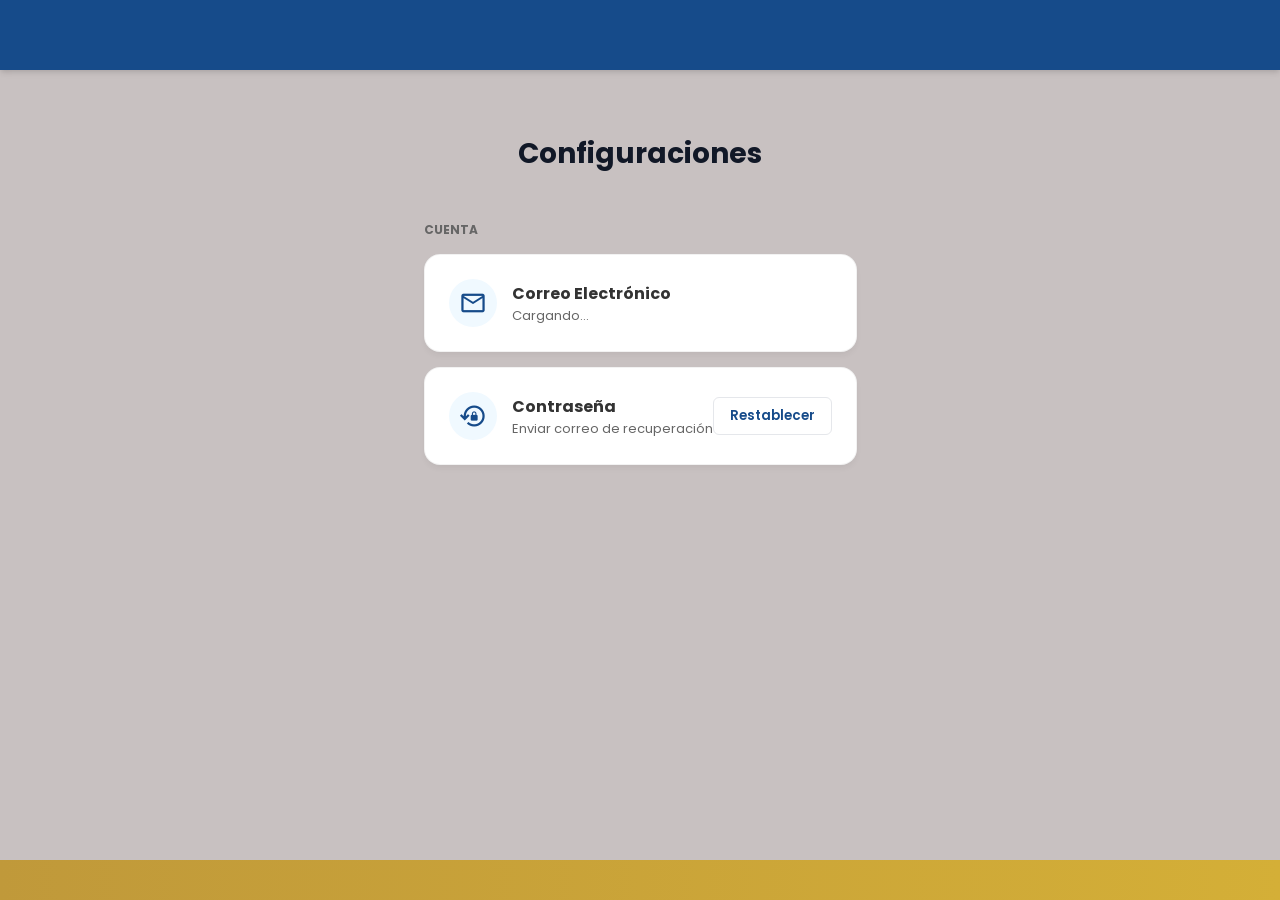
==== configuraciones.html @ 8e9ac6a0 "feat: estructura inicial del frontend" ====
<!DOCTYPE html>
<html lang="es">
<head>
    <meta charset="UTF-8">
    <meta name="viewport" content="width=device-width, initial-scale=1.0">
    <title>Ajustes - AulaHub</title>
    <link rel="stylesheet" href="https://fonts.googleapis.com/css2?family=Material+Symbols+Outlined&display=swap">
    <link rel="stylesheet" href="main.css">
    <link rel="stylesheet" href="laboratorioStyles.css">
    <style>
        .config-container { max-width: 800px; margin: 0 auto; }
        .config-card { flex-direction: row; align-items: center; justify-content: space-between; margin-bottom: 15px; }
        .config-icon { color: #164B8A; font-size: 28px; padding: 10px; background-color: #f0f9ff; border-radius: 50%; margin-right: 15px; }

        .btn-action {
            padding: 8px 16px;
            border: 1px solid #e5e7eb;
            border-radius: 6px;
            background: white;
            color: #164B8A !important;
            font-weight: 600;
            cursor: pointer;
            transition: all 0.2s;
        }
        .btn-action:hover { background: #f0f9ff; border-color: #164B8A; }
    </style>
</head>
<body>
    <header class="header"></header>
    <div class="toasts"></div>

    <div class="content">
        <h2>Configuraciones</h2>
        
        <div class="config-container">
            <h4 style="margin-bottom: 15px; color: #666; font-size: 12px; text-transform: uppercase;">Cuenta</h4>

            <div class="card config-card">
                <div style="display:flex; align-items:center;">
                    <span class="material-symbols-outlined config-icon">mail</span>
                    <div>
                        <h3 style="margin:0; font-size:16px;">Correo Electrónico</h3>
                        <p id="user-email" style="margin:0; font-size:13px; color:#666;">Cargando...</p>
                    </div>
                </div>
            </div>

            <div class="card config-card">
                <div style="display:flex; align-items:center;">
                    <span class="material-symbols-outlined config-icon">lock_reset</span>
                    <div>
                        <h3 style="margin:0; font-size:16px;">Contraseña</h3>
                        <p style="margin:0; font-size:13px; color:#666;">Enviar correo de recuperación</p>
                    </div>
                </div>
                <button id="btnResetPassword" class="btn-action">Restablecer</button>
            </div>
        </div>
    </div>

    <footer></footer>
    <script type="module" src="./usuarios.js"></script>
</body>
</html>
---- main.css ----
@import url('https://fonts.googleapis.com/css2?family=Poppins:wght@400;500;600;700&display=swap');
@import url('https://fonts.googleapis.com/css2?family=Material+Symbols+Outlined&display=swap');

* {
  box-sizing: border-box;
  font-family: 'Poppins', sans-serif;
  -webkit-font-smoothing: antialiased;
}

body {
  margin: 0;
  background-color: #c8c1c1;
  display: flex;
  flex-direction: column;
  min-height: 100vh;
  color: #333;
}

a {
  text-decoration: none;
  color: inherit;
  transition: color 0.2s ease;
}

::-webkit-scrollbar { width: 8px; height: 8px; }
::-webkit-scrollbar-track { background: #f1f1f1; }
::-webkit-scrollbar-thumb { background: #c1c1c1; border-radius: 4px; }
::-webkit-scrollbar-thumb:hover { background: #164B8A; }

header {
  display: flex;
  width: 100%;
  height: 70px;
  justify-content: space-between;
  align-items: center;
  padding: 0 24px;
  background: #164B8A;
  box-shadow: 0 4px 6px -1px rgba(0, 0, 0, 0.1), 0 2px 4px -1px rgba(0, 0, 0, 0.06);
  position: relative;
  z-index: 1000;
}

.header nav ul {
  display: flex;
  align-items: center;
  gap: 16px;
  list-style: none;
  margin: 0;
  padding: 0;
}

.material-symbols-outlined {
  font-size: 24px;
  color: rgba(255, 255, 255, 0.9);
  transition: transform 0.2s ease, color 0.2s ease;
  cursor: pointer;
}

.abrirmenu a, .notificacion {
  display: flex;
  align-items: center;
  justify-content: center;
  width: 40px;
  height: 40px;
  border-radius: 50%;
  transition: background-color 0.2s ease;
}

.abrirmenu a:hover, .notificacion:hover {
  background-color: rgba(255, 255, 255, 0.15);
}

.submenu, .subusuario {
  position: absolute;
  top: 75px;
  background-color: #ffffff;
  border-radius: 12px;
  box-shadow: 0 10px 15px -3px rgba(0, 0, 0, 0.1), 0 4px 6px -2px rgba(0, 0, 0, 0.05);
  border: 1px solid rgba(0,0,0,0.05);
  min-width: 240px;
  z-index: 2000;
  overflow: hidden;
  opacity: 0;
  transform: translateY(-10px) scale(0.98);
  visibility: hidden;
  transition: opacity 0.2s ease, transform 0.2s cubic-bezier(0.16, 1, 0.3, 1), visibility 0.2s;
}

.submenu.show, .subusuario.show {
  opacity: 1;
  transform: translateY(0) scale(1);
  visibility: visible;
}

.submenu { left: 20px; }
.subusuario { right: 20px; }

.submenu ul, .subusuario ul {
  display: flex;
  flex-direction: column;
  padding: 8px;
  margin: 0;
  gap: 4px;
}

.submenu ul li a,
.subusuario button,
.subusuario li div {
  display: flex;
  align-items: center;
  width: 100%;
  padding: 10px 12px;
  font-size: 14px;
  font-weight: 500;
  color: #4b5563;
  border-radius: 8px;
  background: transparent;
  border: none;
  cursor: pointer;
  text-align: left;
  transition: background-color 0.2s, color 0.2s;
}

.submenu ul li a:hover, 
.subusuario button:hover {
  background-color: #f3f4f6;
  color: #111827;
}

#userinfo {
  font-size: 12px;
  text-transform: uppercase;
  letter-spacing: 0.5px;
  color: #9ca3af;
  font-weight: 600;
  padding-bottom: 5px;
  border-bottom: 1px solid #eee;
  margin-bottom: 5px;
  cursor: default;
}

#btnSubirFoto { color: #164B8A; }
#btnSubirFoto:hover { background-color: rgba(22, 75, 138, 0.08); }

#btnBorrarFoto { color: #ef4444; }
#btnBorrarFoto:hover { background-color: #fef2f2; }

#logout {
  color: #ef4444;
  border-top: 1px solid #eee;
  margin-top: 4px;
  padding-top: 12px;
}
#logout:hover { background-color: #fef2f2; }

.usuario img#preview {
  width: 45px;
  height: 45px;
  border-radius: 50%;
  object-fit: cover;
  border: 2px solid rgba(255, 255, 255, 0.8);
  transition: box-shadow 0.2s ease;
  display: block;
}
.usuario:hover img#preview { box-shadow: 0 0 0 4px rgba(255, 255, 255, 0.2); }

.toasts {
  position: fixed;
  bottom: 24px;
  right: 24px;
  display: flex;
  flex-direction: column;
  gap: 10px;
  z-index: 3000;
}

.toast {
  background-color: #fff;
  color: #333;
  border-left: 4px solid #164B8A;
  border-radius: 6px;
  padding: 16px 20px;
  box-shadow: 0 10px 15px -3px rgba(0, 0, 0, 0.1);
  font-size: 14px;
  font-weight: 500;
  animation: slideIn 0.3s ease forwards;
}

@keyframes slideIn {
  from { transform: translateX(100%); opacity: 0; }
  to { transform: translateX(0); opacity: 1; }
}

footer {
  text-align: center;
  padding: 20px 0;
  font-size: 13px;
  color: #fff;
  background: linear-gradient(to right, #C0993A, #d4af37);
  margin-top: auto;
  font-weight: 500;
  letter-spacing: 0.5px;
}

.card {
    transition: transform 0.2s ease, box-shadow 0.2s ease;
}
.card:hover {
    transform: translateY(-2px);
    box-shadow: 0 10px 15px -3px rgba(0, 0, 0, 0.1);
}

.btn-action {
    background-color: #164B8A;
    color: white;
    border: none;
    padding: 10px 20px;
    border-radius: 8px;
    cursor: pointer;
    font-weight: 500;
    transition: background 0.2s;
}
.btn-action:hover { background-color: #0e3b70; }
.btn-action:disabled { background-color: #9ca3af; cursor: not-allowed; }

.notificacion {
    position: relative;
    display: flex;
    align-items: center;
    justify-content: center;
    cursor: pointer;
    width: 40px;
    height: 40px;
    border-radius: 50%;
    transition: background 0.2s;
}

.notificacion:hover {
    background-color: rgba(255, 255, 255, 0.1);
}

.notificacion .material-symbols-outlined {
    color: white;
    font-size: 24px;
}

.notificacion.con-novedades::after {
    content: '';
    position: absolute;
    top: 8px;
    right: 8px;
    width: 10px;
    height: 10px;
    background-color: #ef4444;
    border: 2px solid #164B8A;
    border-radius: 50%;
    animation: pulse 2s infinite;
    z-index: 10;
}

@keyframes pulse {
    0% { transform: scale(0.95); box-shadow: 0 0 0 0 rgba(239, 68, 68, 0.7); }
    70% { transform: scale(1); box-shadow: 0 0 0 4px rgba(239, 68, 68, 0); }
    100% { transform: scale(0.95); box-shadow: 0 0 0 0 rgba(239, 68, 68, 0); }
}

.notificaciones-menu {
    position: absolute;
    top: 60px;
    right: 20px;
    background-color: white;
    width: 320px;
    max-height: 400px;
    overflow-y: auto;
    border-radius: 12px;
    box-shadow: 0 10px 15px -3px rgba(0, 0, 0, 0.1), 0 4px 6px -2px rgba(0, 0, 0, 0.05);
    border: 1px solid rgba(0,0,0,0.05);
    opacity: 0;
    visibility: hidden;
    transform: translateY(-10px);
    transition: all 0.2s ease;
    z-index: 2000;
}

.notificaciones-menu.show {
    opacity: 1;
    visibility: visible;
    transform: translateY(0);
}

.noti-header {
    padding: 12px 16px;
    border-bottom: 1px solid #f3f4f6;
    font-weight: 600;
    color: #164B8A;
    background: #f9fafb;
    position: sticky;
    top: 0;
}

.noti-list {
    list-style: none;
    padding: 0;
    margin: 0;
    display: flex;
    flex-direction: column;
}

.noti-item {
    padding: 12px 16px;
    border-bottom: 1px solid #f3f4f6;
    cursor: default;
    transition: background 0.2s;
}

.noti-item:hover {
    background-color: #f0f9ff;
}

/* Notificación no leída (Azulito) */
.noti-item.sin-leer {
    background-color: #eff6ff;
    border-left: 4px solid #164B8A;
}

.noti-titulo {
    display: block;
    font-size: 14px;
    font-weight: 600;
    color: #374151;
    margin-bottom: 4px;
}

.noti-mensaje {
    display: block;
    font-size: 12px;
    color: #6b7280;
    line-height: 1.4;
}

.noti-fecha {
    display: block;
    font-size: 11px;
    color: #9ca3af;
    margin-top: 6px;
    text-align: right;
}

.noti-vacio {
    padding: 20px;
    text-align: center;
    color: #9ca3af;
    font-size: 14px;
}
---- laboratorioStyles.css ----
/* laboratorioStyles.css */

.content {
    flex: 1;
    display: flex;
    flex-direction: column;
    padding: 40px 24px;
    max-width: 1200px;
    margin: 0 auto;
    width: 100%;
}

.content h2 {
    font-size: 28px;
    font-weight: 700;
    color: #111827;
    margin-bottom: 30px;
    text-align: center;
}

.grid-container, .aula-list, .help-grid {
    display: grid;
    grid-template-columns: repeat(auto-fit, minmax(280px, 1fr));
    gap: 24px;
    width: 100%;
}

.card {
    background-color: #fff;
    border-radius: 16px;
    padding: 24px;
    border: 1px solid rgba(0,0,0,0.05);
    box-shadow: 0 4px 6px -1px rgba(0, 0, 0, 0.05);
    transition: all 0.3s cubic-bezier(0.25, 0.8, 0.25, 1);
    display: flex;
    flex-direction: column;
}

.card:hover {
    transform: translateY(-5px);
    box-shadow: 0 10px 15px -3px rgba(0, 0, 0, 0.1);
    border-color: rgba(0,0,0,0.1);
}

.aula-card-classic {
    cursor: pointer;
    align-items: center;
    text-align: center;
}
.aula-emoji { font-size: 48px; margin-bottom: 16px; }
.aula-text strong { display: block; font-size: 18px; color: #1f2937; margin-bottom: 4px; }
.aula-text span { font-size: 14px; color: #6b7280; }

.solicitud-card { border-left: 5px solid #164B8A; }

.solicitud-header {
    display: flex; align-items: center; gap: 12px;
    border-bottom: 1px solid #eee; padding-bottom: 10px;
}

.solicitud-info h3 { margin: 0; font-size: 16px; color: #333; }
.profesor-name { font-size: 13px; color: #164B8A; font-weight: 600; }

.solicitud-body p { margin: 4px 0; font-size: 14px; color: #4b5563; }

.solicitud-actions {
    display: flex; gap: 10px; margin-top: 10px; padding-top: 10px;
    border-top: 1px dashed #eee;
}

.solicitud-actions button {
    flex: 1; padding: 8px; border: none; border-radius: 6px;
    cursor: pointer; font-weight: 500; font-size: 13px;
    transition: background 0.2s;
}

.btn-aceptar { background-color: #dcfce7; color: #166534; }
.btn-aceptar:hover { background-color: #bbf7d0; }

.btn-rechazar { background-color: #fee2e2; color: #991b1b; }
.btn-rechazar:hover { background-color: #fecaca; }

.text-green { color: #166534; font-weight: 600; padding: 10px; display: block; text-align: center; background: #dcfce7; border-radius: 6px; margin-top: 10px;}
.text-red { color: #991b1b; font-weight: 600; padding: 10px; display: block; text-align: center; background: #fee2e2; border-radius: 6px; margin-top: 10px;}
.badge-solo-vista { color: #6b7280; font-size: 12px; font-weight: 500; padding: 6px 12px; background: #f3f4f6; border-radius: 6px; border: 1px dashed #d1d5db; display: inline-block; }

.reserva-card { border-left: 5px solid #f59e0b; }
.card-header-reserva { display: flex; justify-content: space-between; align-items: flex-start; margin-bottom: 15px; }
.reserva-title h3 { margin: 0; font-size: 16px; color: #111827; }
.reserva-title span { font-size: 13px; color: #6b7280; }

.status-badge { font-size: 11px; padding: 4px 10px; border-radius: 20px; font-weight: 600; text-transform: uppercase; letter-spacing: 0.5px; }
.status-success { background: #dcfce7; color: #166534; }
.status-error { background: #fee2e2; color: #991b1b; }
.status-pending { background: #fef3c7; color: #b45309; }

.icon-blue { color: #2563eb; background-color: #eff6ff; padding: 10px; border-radius: 50%; }
.icon-yellow, .icon-orange { color: #d97706; background-color: #fef3c7; padding: 10px; border-radius: 50%; }
.icon-red { color: #dc2626; background-color: #fee2e2; padding: 10px; border-radius: 50%; }
.icon-green { color: #16a34a; background-color: #dcfce7; padding: 10px; border-radius: 50%; }

.icon-purple { color: #9333ea; background-color: #f3e8ff; padding: 10px; border-radius: 50%; }

.config-icon, .card-header .material-symbols-outlined { font-size: 24px; }

/* ── Toolbar de filtros y exportación ── */
.export-toolbar {
    background: #fff;
    border-radius: 12px;
    padding: 16px 20px;
    margin-bottom: 24px;
    border: 1px solid rgba(0,0,0,0.07);
    box-shadow: 0 2px 6px rgba(0,0,0,0.04);
}

.filter-row {
    display: flex;
    flex-wrap: wrap;
    gap: 14px;
    align-items: flex-end;
}

.filter-group {
    display: flex;
    flex-direction: column;
    gap: 5px;
    min-width: 140px;
}

.filter-group label {
    font-size: 11px;
    font-weight: 700;
    color: #6b7280;
    text-transform: uppercase;
    letter-spacing: 0.6px;
}

.filter-group select,
.filter-group input[type="date"],
.filter-group input[type="week"],
.filter-group input[type="month"] {
    padding: 8px 10px;
    border: 1px solid #d1d5db;
    border-radius: 8px;
    font-size: 13px;
    color: #374151;
    background: #f9fafb;
    outline: none;
    transition: border-color 0.2s, background 0.2s;
    cursor: pointer;
}

.filter-group select:focus,
.filter-group input:focus {
    border-color: #164B8A;
    background: #fff;
}

.filter-group-rango {
    display: flex;
    gap: 10px;
    align-items: flex-end;
}

.filter-group-maestro {
    min-width: 180px;
}

.filter-group select[multiple] {
    padding: 4px 6px;
    min-height: 100px;
    cursor: default;
    resize: vertical;
}

.maestro-btns {
    display: flex;
    gap: 6px;
    margin-top: 4px;
}

.btn-sel-maestro {
    font-size: 11px;
    padding: 3px 10px;
    border: 1px solid #d1d5db;
    border-radius: 5px;
    background: #f3f4f6;
    color: #374151;
    cursor: pointer;
    font-weight: 600;
    transition: background 0.15s;
}

.btn-sel-maestro:hover {
    background: #e5e7eb;
}

.toolbar-actions {
    display: flex;
    gap: 10px;
    align-items: flex-end;
    margin-left: auto;
}

.btn-filtrar,
.btn-exportar {
    display: flex;
    align-items: center;
    gap: 6px;
    padding: 9px 16px;
    border: none;
    border-radius: 8px;
    font-size: 13px;
    font-weight: 600;
    cursor: pointer;
    transition: all 0.2s;
    white-space: nowrap;
}

.btn-filtrar .material-symbols-outlined,
.btn-exportar .material-symbols-outlined {
    font-size: 18px;
}

.btn-filtrar {
    background: #164B8A;
    color: #fff;
}

.btn-filtrar:hover { background: #1a5ca8; }

.btn-exportar {
    background: #fef3c7;
    color: #b45309;
    border: 1px solid #fde68a;
}

.btn-exportar:hover { background: #fde68a; }

.resultados-info {
    margin-top: 10px;
    font-size: 12px;
    color: #6b7280;
    font-weight: 500;
    padding-top: 10px;
    border-top: 1px dashed #e5e7eb;
}

/* ── Card de reserva (vista actualizada) ── */
.reserva-header {
    display: flex;
    align-items: center;
    gap: 12px;
    border-bottom: 1px solid #f3f4f6;
    padding-bottom: 12px;
    margin-bottom: 10px;
}

.aula-icon-small {
    background: #eff6ff;
    color: #2563eb;
    border-radius: 50%;
    padding: 8px;
    display: flex;
    align-items: center;
    justify-content: center;
    flex-shrink: 0;
}

.aula-icon-small .material-symbols-outlined { font-size: 22px; }

.reserva-details p {
    margin: 4px 0;
    font-size: 13px;
    color: #4b5563;
}

@media (max-width: 640px) {
    .filter-row { flex-direction: column; }
    .toolbar-actions { margin-left: 0; width: 100%; }
    .btn-filtrar, .btn-exportar { flex: 1; justify-content: center; }
    .filter-group-rango { flex-direction: column; }
}
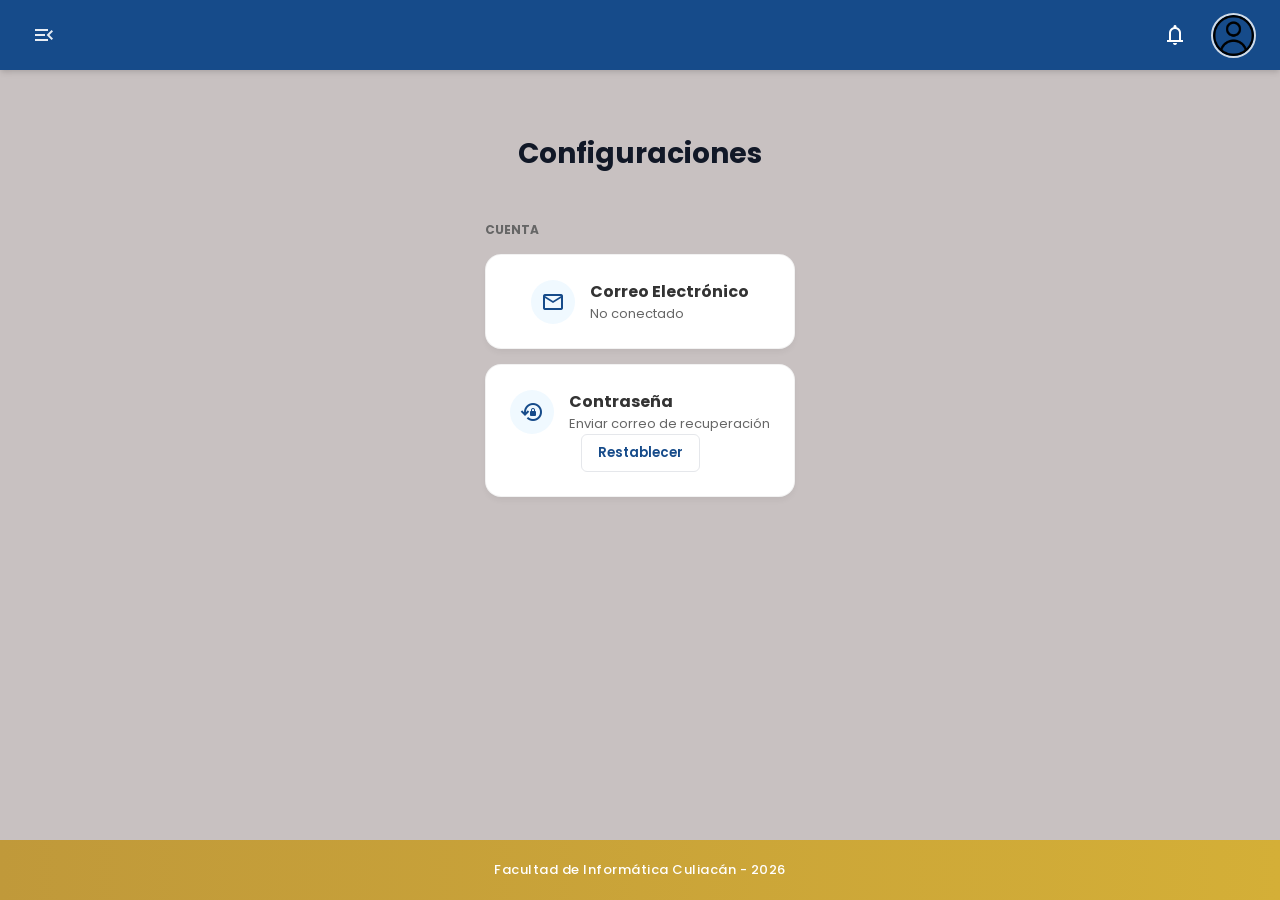
==== commit e699e11c: "feat: motor de reservas restaurado, css organizado" ====
--- a/configuraciones.html
+++ b/configuraciones.html
@@ -7,23 +7,6 @@
     <link rel="stylesheet" href="https://fonts.googleapis.com/css2?family=Material+Symbols+Outlined&display=swap">
     <link rel="stylesheet" href="main.css">
     <link rel="stylesheet" href="laboratorioStyles.css">
-    <style>
-        .config-container { max-width: 800px; margin: 0 auto; }
-        .config-card { flex-direction: row; align-items: center; justify-content: space-between; margin-bottom: 15px; }
-        .config-icon { color: #164B8A; font-size: 28px; padding: 10px; background-color: #f0f9ff; border-radius: 50%; margin-right: 15px; }
-
-        .btn-action {
-            padding: 8px 16px;
-            border: 1px solid #e5e7eb;
-            border-radius: 6px;
-            background: white;
-            color: #164B8A !important;
-            font-weight: 600;
-            cursor: pointer;
-            transition: all 0.2s;
-        }
-        .btn-action:hover { background: #f0f9ff; border-color: #164B8A; }
-    </style>
 </head>
 <body>
     <header class="header"></header>
--- a/main.css
+++ b/main.css
@@ -352,3 +352,62 @@
     color: #9ca3af;
     font-size: 14px;
 }
+
+/* =========================================
+    ESTILOS REACOMODADOS DE LAS VISTAS
+   ========================================= */
+
+/* --- De index.html (Login / Bienvenida) --- */
+.page-wrapper { display: flex; align-items: stretch; width: 100%; max-width: 860px; border-radius: 25px; box-shadow: 0 4px 30px rgba(0, 0, 0, 0.15); overflow: hidden; }
+.welcome-panel { flex: 1; background-color: #164B8A; color: #fff; padding: 48px 40px; display: flex; flex-direction: column; justify-content: center; }
+.welcome-panel .welcome-title { font-size: 26px; font-weight: 700; margin: 0 0 8px; letter-spacing: 0.5px; }
+.welcome-panel .welcome-subtitle { font-size: 13px; font-weight: 400; opacity: 0.85; margin: 0 0 32px; line-height: 1.5; }
+.welcome-panel .section-title { font-size: 13px; font-weight: 700; letter-spacing: 1.5px; text-transform: uppercase; color: #a8c4f0; margin: 0 0 6px; }
+.welcome-panel .section-body { font-size: 13px; font-weight: 400; line-height: 1.7; opacity: 0.9; margin: 0 0 24px; }
+.welcome-panel .divider { width: 40px; height: 2px; background-color: #a8c4f0; margin: 0 0 20px; border: none; }
+.login-container { background-color: #fff; padding: 50px 40px; width: 360px; flex-shrink: 0; text-align: center; display: flex; flex-direction: column; justify-content: center; }
+.logo { width: 260px; height: auto; margin: 0 auto 20px; display: block; object-fit: contain; }
+.login-container h2 { font-size: 17px; color: #444; margin-top: 5px; margin-bottom: 30px; font-weight: 500; }
+.login-container label { display: block; text-align: left; font-weight: 600; font-size: 15px; margin-bottom: 6px; color: #222; }
+.login-container input { width: 100%; padding: 12px 15px; border: none; outline: none; border-radius: 25px; background-color: #c9cfff; font-size: 15px; color: #222; margin-bottom: 25px; }
+.login-container input::placeholder { color: #666; }
+.login-container button { width: 100%; background-color: black; color: white; border: none; border-radius: 25px; padding: 12px 0; font-weight: 600; font-size: 16px; cursor: pointer; transition: background 0.3s; }
+.login-container button:hover { background-color: #333; }
+@media (max-width: 700px) {
+  .page-wrapper { flex-direction: column; max-width: 420px; }
+  .welcome-panel { padding: 32px 28px; }
+  .welcome-panel .welcome-title { font-size: 22px; }
+  .login-container { width: 100%; padding: 36px 28px; }
+  .logo { width: 200px; }
+}
+
+/* --- De configuraciones.html --- */
+.config-container { max-width: 800px; margin: 0 auto; }
+.config-card { flex-direction: row; align-items: center; justify-content: space-between; margin-bottom: 15px; }
+.config-icon { color: #164B8A; font-size: 28px; padding: 10px; background-color: #f0f9ff; border-radius: 50%; margin-right: 15px; }
+.btn-action { padding: 8px 16px; border: 1px solid #e5e7eb; border-radius: 6px; background: white; color: #164B8A !important; font-weight: 600; cursor: pointer; transition: all 0.2s; }
+.btn-action:hover { background: #f0f9ff; border-color: #164B8A; }
+
+/* --- De reglamento.html --- */
+.seccion-titulo { color: #004A99; font-weight: bold; font-size: 1.1rem; margin-bottom: 4px; }
+.divider-cafe { width: 40px; height: 3px; background-color: #8D6E63; margin-bottom: 12px; }
+.texto-cuerpo { color: #333333; font-size: 14px; line-height: 1.6; margin-bottom: 16px; }
+.horario-item { margin-bottom: 12px; }
+.reglamento-lista { color: #444444; font-size: 14px; line-height: 1.6; list-style-type: none; padding: 0; margin-bottom: 0; }
+.reglamento-lista li { margin-bottom: 8px; }
+.divider-gris { width: 100%; height: 1px; background-color: #EEEEEE; margin: 16px 0; }
+.nota-importante { color: #D32F2F; font-weight: bold; font-size: 14px; margin-bottom: 4px; }
+.nota-detalle { color: #666666; font-size: 13px; line-height: 1.4; }
+
+/* --- De solicitudes.html --- */
+.filter-bar { display: flex; align-items: center; gap: 15px; margin-bottom: 20px; background: #fff; padding: 15px; border-radius: 12px; box-shadow: 0 2px 4px rgba(0,0,0,0.05); }
+.filter-bar label { font-weight: 600; color: #555; }
+.select-status { padding: 8px 12px; border-radius: 8px; border: 1px solid #d1d5db; outline: none; cursor: pointer; min-width: 150px; }
+
+/* --- Fix para centrar exclusivamente el Login --- */
+body.login-body {
+    justify-content: center;
+    align-items: center;
+    background-color: #d7d0d0;
+    padding: 20px;
+}
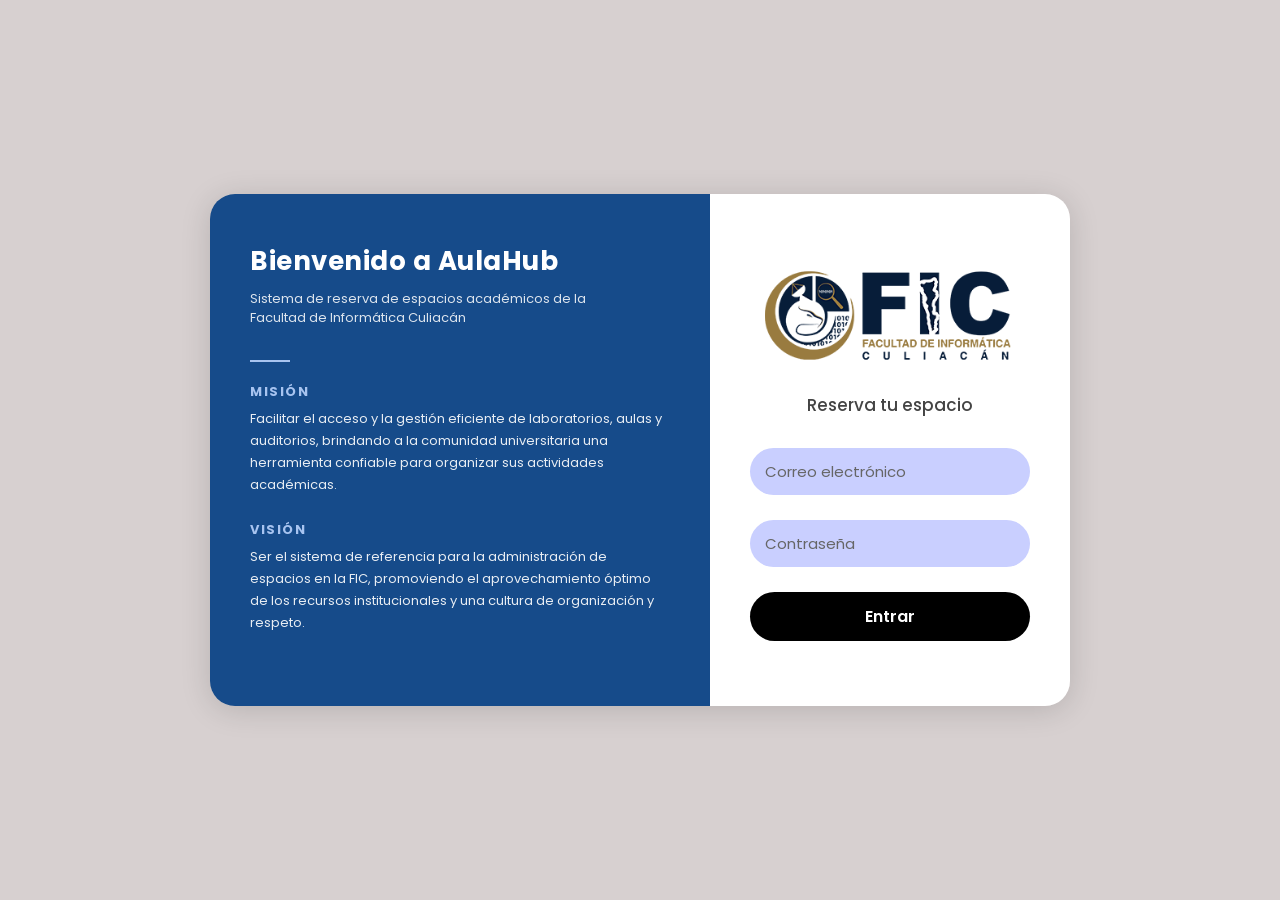
==== commit 839ea033: "feat: menú de usuario robusto, subida de foto interceptada y frontend 100% migrado" ====
--- a/configuraciones.html
+++ b/configuraciones.html
@@ -43,5 +43,7 @@
 
     <footer></footer>
     <script type="module" src="./usuarios.js"></script>
+    <script type="module" src="./configuraciones.js"></script> </body>
+</html>
 </body>
 </html>
